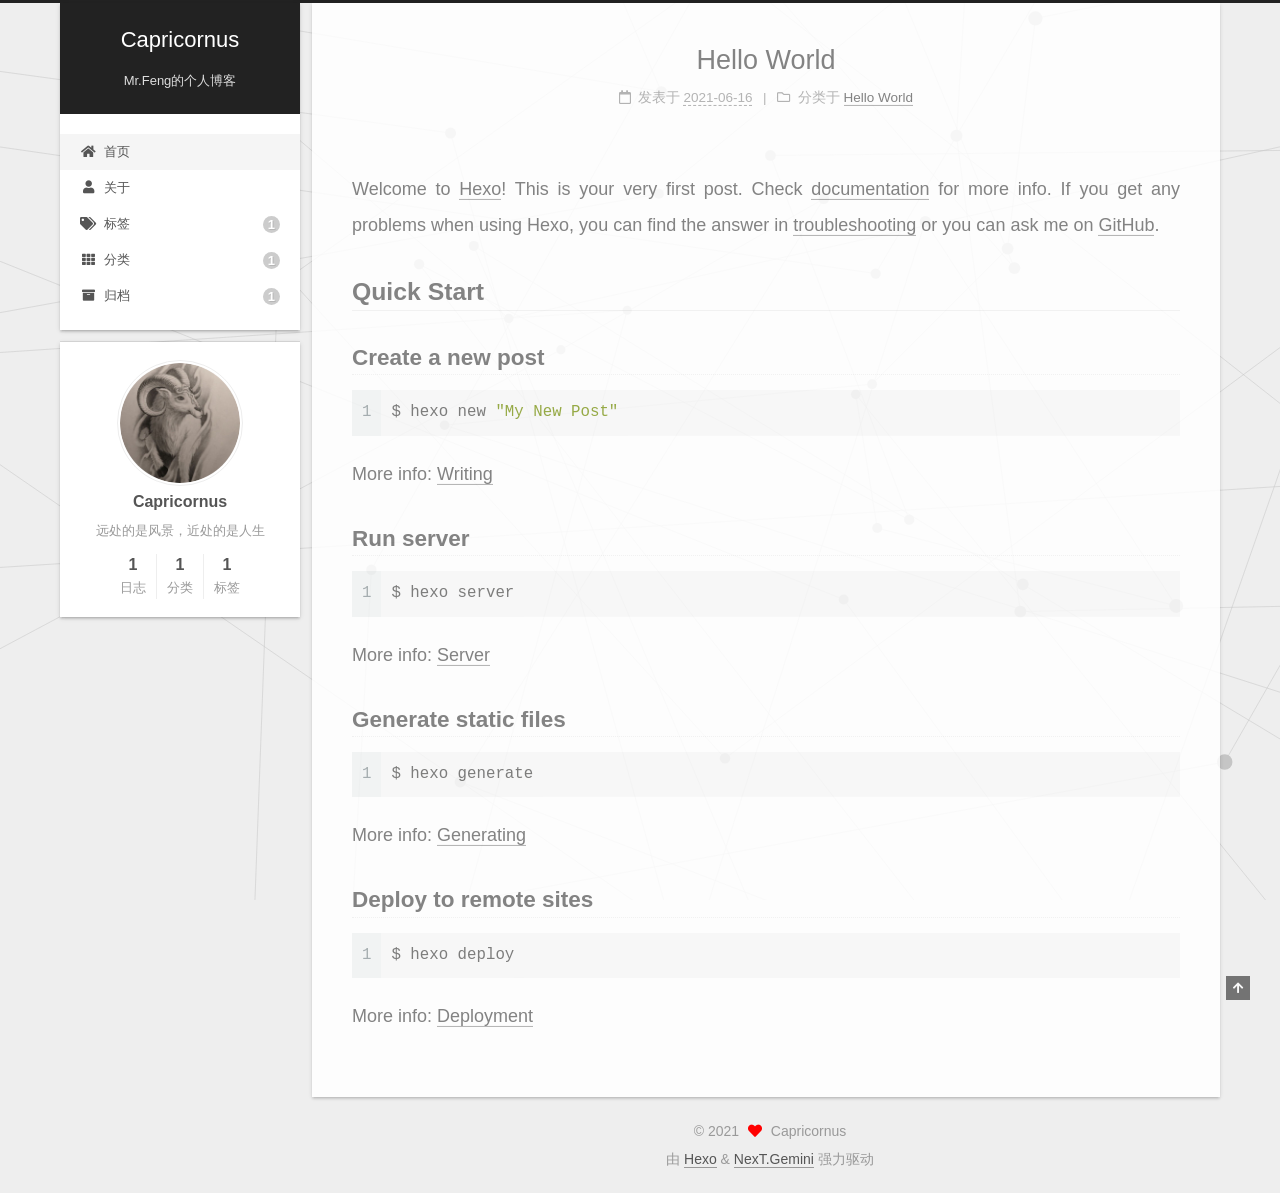
==== index.html @ 892d7ae1 "init" ====
<!DOCTYPE html>
<html lang="zh-CN">
<head>
  <meta charset="UTF-8">
<meta name="viewport" content="width=device-width, initial-scale=1, maximum-scale=2">
<meta name="theme-color" content="#222">
<meta name="generator" content="Hexo 4.2.1">
  <link rel="apple-touch-icon" sizes="180x180" href="/images/apple-touch-icon-next.png">
  <link rel="icon" type="image/png" sizes="32x32" href="/images/favicon-32x32-next.png">
  <link rel="icon" type="image/png" sizes="16x16" href="/images/favicon-16x16-next.png">
  <link rel="mask-icon" href="/images/logo.svg" color="#222">

<link rel="stylesheet" href="/css/main.css">


<link rel="stylesheet" href="/lib/font-awesome/css/all.min.css">

<script id="hexo-configurations">
    var NexT = window.NexT || {};
    var CONFIG = {"hostname":"mrfzj.gitee.io","root":"/","scheme":"Gemini","version":"7.8.0","exturl":false,"sidebar":{"position":"left","display":"post","padding":18,"offset":12,"onmobile":false},"copycode":{"enable":false,"show_result":false,"style":null},"back2top":{"enable":true,"sidebar":false,"scrollpercent":false},"bookmark":{"enable":false,"color":"#222","save":"auto"},"fancybox":false,"mediumzoom":false,"lazyload":false,"pangu":false,"comments":{"style":"tabs","active":null,"storage":true,"lazyload":false,"nav":null},"algolia":{"hits":{"per_page":10},"labels":{"input_placeholder":"Search for Posts","hits_empty":"We didn't find any results for the search: ${query}","hits_stats":"${hits} results found in ${time} ms"}},"localsearch":{"enable":false,"trigger":"auto","top_n_per_article":1,"unescape":false,"preload":false},"motion":{"enable":true,"async":false,"transition":{"post_block":"fadeIn","post_header":"slideDownIn","post_body":"slideDownIn","coll_header":"slideLeftIn","sidebar":"slideUpIn"}}};
  </script>

  <meta name="description" content="远处的是风景，近处的是人生">
<meta property="og:type" content="website">
<meta property="og:title" content="Capricornus">
<meta property="og:url" content="http://mrfzj.gitee.io/index.html">
<meta property="og:site_name" content="Capricornus">
<meta property="og:description" content="远处的是风景，近处的是人生">
<meta property="og:locale" content="zh_CN">
<meta property="article:author" content="Capricornus">
<meta property="article:tag" content="capricornus">
<meta name="twitter:card" content="summary">

<link rel="canonical" href="http://mrfzj.gitee.io/">


<script id="page-configurations">
  // https://hexo.io/docs/variables.html
  CONFIG.page = {
    sidebar: "",
    isHome : true,
    isPost : false,
    lang   : 'zh-CN'
  };
</script>

  <title>Capricornus</title>
  






  <noscript>
  <style>
  .use-motion .brand,
  .use-motion .menu-item,
  .sidebar-inner,
  .use-motion .post-block,
  .use-motion .pagination,
  .use-motion .comments,
  .use-motion .post-header,
  .use-motion .post-body,
  .use-motion .collection-header { opacity: initial; }

  .use-motion .site-title,
  .use-motion .site-subtitle {
    opacity: initial;
    top: initial;
  }

  .use-motion .logo-line-before i { left: initial; }
  .use-motion .logo-line-after i { right: initial; }
  </style>
</noscript>

</head>

<body itemscope itemtype="http://schema.org/WebPage">
  <div class="container use-motion">
    <div class="headband"></div>

    <header class="header" itemscope itemtype="http://schema.org/WPHeader">
      <div class="header-inner"><div class="site-brand-container">
  <div class="site-nav-toggle">
    <div class="toggle" aria-label="切换导航栏">
      <span class="toggle-line toggle-line-first"></span>
      <span class="toggle-line toggle-line-middle"></span>
      <span class="toggle-line toggle-line-last"></span>
    </div>
  </div>

  <div class="site-meta">

    <a href="/" class="brand" rel="start">
      <span class="logo-line-before"><i></i></span>
      <h1 class="site-title">Capricornus</h1>
      <span class="logo-line-after"><i></i></span>
    </a>
      <p class="site-subtitle" itemprop="description">Mr.Feng的个人博客</p>
  </div>

  <div class="site-nav-right">
    <div class="toggle popup-trigger">
    </div>
  </div>
</div>




<nav class="site-nav">
  <ul id="menu" class="main-menu menu">
        <li class="menu-item menu-item-home">

    <a href="/" rel="section"><i class="fa fa-home fa-fw"></i>首页</a>

  </li>
        <li class="menu-item menu-item-about">

    <a href="/about/" rel="section"><i class="fa fa-user fa-fw"></i>关于</a>

  </li>
        <li class="menu-item menu-item-tags">

    <a href="/tags/" rel="section"><i class="fa fa-tags fa-fw"></i>标签<span class="badge">1</span></a>

  </li>
        <li class="menu-item menu-item-categories">

    <a href="/categories/" rel="section"><i class="fa fa-th fa-fw"></i>分类<span class="badge">1</span></a>

  </li>
        <li class="menu-item menu-item-archives">

    <a href="/archives/" rel="section"><i class="fa fa-archive fa-fw"></i>归档<span class="badge">1</span></a>

  </li>
  </ul>
</nav>




</div>
    </header>

    
  <div class="back-to-top">
    <i class="fa fa-arrow-up"></i>
    <span>0%</span>
  </div>


    <main class="main">
      <div class="main-inner">
        <div class="content-wrap">
          

          <div class="content index posts-expand">
            
      
  
  
  <article itemscope itemtype="http://schema.org/Article" class="post-block" lang="zh-CN">
    <link itemprop="mainEntityOfPage" href="http://mrfzj.gitee.io/2021/06/16/hello-world/">

    <span hidden itemprop="author" itemscope itemtype="http://schema.org/Person">
      <meta itemprop="image" content="/images/capricornus.png">
      <meta itemprop="name" content="Capricornus">
      <meta itemprop="description" content="远处的是风景，近处的是人生">
    </span>

    <span hidden itemprop="publisher" itemscope itemtype="http://schema.org/Organization">
      <meta itemprop="name" content="Capricornus">
    </span>
      <header class="post-header">
        <h2 class="post-title" itemprop="name headline">
          
            <a href="/2021/06/16/hello-world/" class="post-title-link" itemprop="url">Hello World</a>
        </h2>

        <div class="post-meta">
            <span class="post-meta-item">
              <span class="post-meta-item-icon">
                <i class="far fa-calendar"></i>
              </span>
              <span class="post-meta-item-text">发表于</span>
              

              <time title="创建时间：2021-06-16 20:58:42 / 修改时间：21:37:11" itemprop="dateCreated datePublished" datetime="2021-06-16T20:58:42+08:00">2021-06-16</time>
            </span>
            <span class="post-meta-item">
              <span class="post-meta-item-icon">
                <i class="far fa-folder"></i>
              </span>
              <span class="post-meta-item-text">分类于</span>
                <span itemprop="about" itemscope itemtype="http://schema.org/Thing">
                  <a href="/categories/Hello-World/" itemprop="url" rel="index"><span itemprop="name">Hello World</span></a>
                </span>
            </span>

          

        </div>
      </header>

    
    
    
    <div class="post-body" itemprop="articleBody">

      
          <p>Welcome to <a href="https://hexo.io/" target="_blank" rel="noopener">Hexo</a>! This is your very first post. Check <a href="https://hexo.io/docs/" target="_blank" rel="noopener">documentation</a> for more info. If you get any problems when using Hexo, you can find the answer in <a href="https://hexo.io/docs/troubleshooting.html" target="_blank" rel="noopener">troubleshooting</a> or you can ask me on <a href="https://github.com/hexojs/hexo/issues" target="_blank" rel="noopener">GitHub</a>.</p>
<h2 id="Quick-Start"><a href="#Quick-Start" class="headerlink" title="Quick Start"></a>Quick Start</h2><h3 id="Create-a-new-post"><a href="#Create-a-new-post" class="headerlink" title="Create a new post"></a>Create a new post</h3><figure class="highlight bash"><table><tr><td class="gutter"><pre><span class="line">1</span><br></pre></td><td class="code"><pre><span class="line">$ hexo new <span class="string">"My New Post"</span></span><br></pre></td></tr></table></figure>

<p>More info: <a href="https://hexo.io/docs/writing.html" target="_blank" rel="noopener">Writing</a></p>
<h3 id="Run-server"><a href="#Run-server" class="headerlink" title="Run server"></a>Run server</h3><figure class="highlight bash"><table><tr><td class="gutter"><pre><span class="line">1</span><br></pre></td><td class="code"><pre><span class="line">$ hexo server</span><br></pre></td></tr></table></figure>

<p>More info: <a href="https://hexo.io/docs/server.html" target="_blank" rel="noopener">Server</a></p>
<h3 id="Generate-static-files"><a href="#Generate-static-files" class="headerlink" title="Generate static files"></a>Generate static files</h3><figure class="highlight bash"><table><tr><td class="gutter"><pre><span class="line">1</span><br></pre></td><td class="code"><pre><span class="line">$ hexo generate</span><br></pre></td></tr></table></figure>

<p>More info: <a href="https://hexo.io/docs/generating.html" target="_blank" rel="noopener">Generating</a></p>
<h3 id="Deploy-to-remote-sites"><a href="#Deploy-to-remote-sites" class="headerlink" title="Deploy to remote sites"></a>Deploy to remote sites</h3><figure class="highlight bash"><table><tr><td class="gutter"><pre><span class="line">1</span><br></pre></td><td class="code"><pre><span class="line">$ hexo deploy</span><br></pre></td></tr></table></figure>

<p>More info: <a href="https://hexo.io/docs/one-command-deployment.html" target="_blank" rel="noopener">Deployment</a></p>

      
    </div>

    
    
    
      <footer class="post-footer">
        <div class="post-eof"></div>
      </footer>
  </article>
  
  
  


  



          </div>
          

<script>
  window.addEventListener('tabs:register', () => {
    let { activeClass } = CONFIG.comments;
    if (CONFIG.comments.storage) {
      activeClass = localStorage.getItem('comments_active') || activeClass;
    }
    if (activeClass) {
      let activeTab = document.querySelector(`a[href="#comment-${activeClass}"]`);
      if (activeTab) {
        activeTab.click();
      }
    }
  });
  if (CONFIG.comments.storage) {
    window.addEventListener('tabs:click', event => {
      if (!event.target.matches('.tabs-comment .tab-content .tab-pane')) return;
      let commentClass = event.target.classList[1];
      localStorage.setItem('comments_active', commentClass);
    });
  }
</script>

        </div>
          
  
  <div class="toggle sidebar-toggle">
    <span class="toggle-line toggle-line-first"></span>
    <span class="toggle-line toggle-line-middle"></span>
    <span class="toggle-line toggle-line-last"></span>
  </div>

  <aside class="sidebar">
    <div class="sidebar-inner">

      <ul class="sidebar-nav motion-element">
        <li class="sidebar-nav-toc">
          文章目录
        </li>
        <li class="sidebar-nav-overview">
          站点概览
        </li>
      </ul>

      <!--noindex-->
      <div class="post-toc-wrap sidebar-panel">
      </div>
      <!--/noindex-->

      <div class="site-overview-wrap sidebar-panel">
        <div class="site-author motion-element" itemprop="author" itemscope itemtype="http://schema.org/Person">
    <img class="site-author-image" itemprop="image" alt="Capricornus"
      src="/images/capricornus.png">
  <p class="site-author-name" itemprop="name">Capricornus</p>
  <div class="site-description" itemprop="description">远处的是风景，近处的是人生</div>
</div>
<div class="site-state-wrap motion-element">
  <nav class="site-state">
      <div class="site-state-item site-state-posts">
          <a href="/archives/">
        
          <span class="site-state-item-count">1</span>
          <span class="site-state-item-name">日志</span>
        </a>
      </div>
      <div class="site-state-item site-state-categories">
        <span class="site-state-item-count">1</span>
        <span class="site-state-item-name">分类</span>
      </div>
      <div class="site-state-item site-state-tags">
        <span class="site-state-item-count">1</span>
        <span class="site-state-item-name">标签</span>
      </div>
  </nav>
</div>



      </div>

    </div>
  </aside>
  <div id="sidebar-dimmer"></div>


      </div>
    </main>

    <footer class="footer">
      <div class="footer-inner">
        

        

<div class="copyright">
  
  &copy; 
  <span itemprop="copyrightYear">2021</span>
  <span class="with-love">
    <i class="fa fa-heart"></i>
  </span>
  <span class="author" itemprop="copyrightHolder">Capricornus</span>
</div>
  <div class="powered-by">由 <a href="https://hexo.io/" class="theme-link" rel="noopener" target="_blank">Hexo</a> & <a href="https://theme-next.org/" class="theme-link" rel="noopener" target="_blank">NexT.Gemini</a> 强力驱动
  </div>

        








      </div>
    </footer>
  </div>

  
  <script size="300" alpha="0.6" zIndex="-1" src="/lib/canvas-ribbon/canvas-ribbon.js"></script>
  <script src="/lib/anime.min.js"></script>
  <script src="/lib/velocity/velocity.min.js"></script>
  <script src="/lib/velocity/velocity.ui.min.js"></script>

<script src="/js/utils.js"></script>

<script src="/js/motion.js"></script>


<script src="/js/schemes/pisces.js"></script>


<script src="/js/next-boot.js"></script>


  <script defer src="/lib/three/three.min.js"></script>
    <script defer src="/lib/three/canvas_lines.min.js"></script>


  















  

  

</body>
</html>
---- css/main.css ----
:root {
  --body-bg-color: #eee;
  --content-bg-color: #fff;
  --card-bg-color: #f5f5f5;
  --text-color: #555;
  --blockquote-color: #666;
  --link-color: #555;
  --link-hover-color: #222;
  --brand-color: #fff;
  --brand-hover-color: #fff;
  --table-row-odd-bg-color: #f9f9f9;
  --table-row-hover-bg-color: #f5f5f5;
  --menu-item-bg-color: #f5f5f5;
  --btn-default-bg: #fff;
  --btn-default-color: #555;
  --btn-default-border-color: #555;
  --btn-default-hover-bg: #222;
  --btn-default-hover-color: #fff;
  --btn-default-hover-border-color: #222;
}
html {
  line-height: 1.15; /* 1 */
  -webkit-text-size-adjust: 100%; /* 2 */
}
body {
  margin: 0;
}
main {
  display: block;
}
h1 {
  font-size: 2em;
  margin: 0.67em 0;
}
hr {
  box-sizing: content-box; /* 1 */
  height: 0; /* 1 */
  overflow: visible; /* 2 */
}
pre {
  font-family: monospace, monospace; /* 1 */
  font-size: 1em; /* 2 */
}
a {
  background: transparent;
}
abbr[title] {
  border-bottom: none; /* 1 */
  text-decoration: underline; /* 2 */
  text-decoration: underline dotted; /* 2 */
}
b,
strong {
  font-weight: bolder;
}
code,
kbd,
samp {
  font-family: monospace, monospace; /* 1 */
  font-size: 1em; /* 2 */
}
small {
  font-size: 80%;
}
sub,
sup {
  font-size: 75%;
  line-height: 0;
  position: relative;
  vertical-align: baseline;
}
sub {
  bottom: -0.25em;
}
sup {
  top: -0.5em;
}
img {
  border-style: none;
}
button,
input,
optgroup,
select,
textarea {
  font-family: inherit; /* 1 */
  font-size: 100%; /* 1 */
  line-height: 1.15; /* 1 */
  margin: 0; /* 2 */
}
button,
input {
/* 1 */
  overflow: visible;
}
button,
select {
/* 1 */
  text-transform: none;
}
button,
[type='button'],
[type='reset'],
[type='submit'] {
  -webkit-appearance: button;
}
button::-moz-focus-inner,
[type='button']::-moz-focus-inner,
[type='reset']::-moz-focus-inner,
[type='submit']::-moz-focus-inner {
  border-style: none;
  padding: 0;
}
button:-moz-focusring,
[type='button']:-moz-focusring,
[type='reset']:-moz-focusring,
[type='submit']:-moz-focusring {
  outline: 1px dotted ButtonText;
}
fieldset {
  padding: 0.35em 0.75em 0.625em;
}
legend {
  box-sizing: border-box; /* 1 */
  color: inherit; /* 2 */
  display: table; /* 1 */
  max-width: 100%; /* 1 */
  padding: 0; /* 3 */
  white-space: normal; /* 1 */
}
progress {
  vertical-align: baseline;
}
textarea {
  overflow: auto;
}
[type='checkbox'],
[type='radio'] {
  box-sizing: border-box; /* 1 */
  padding: 0; /* 2 */
}
[type='number']::-webkit-inner-spin-button,
[type='number']::-webkit-outer-spin-button {
  height: auto;
}
[type='search'] {
  outline-offset: -2px; /* 2 */
  -webkit-appearance: textfield; /* 1 */
}
[type='search']::-webkit-search-decoration {
  -webkit-appearance: none;
}
::-webkit-file-upload-button {
  font: inherit; /* 2 */
  -webkit-appearance: button; /* 1 */
}
details {
  display: block;
}
summary {
  display: list-item;
}
template {
  display: none;
}
[hidden] {
  display: none;
}
::selection {
  background: #262a30;
  color: #eee;
}
html,
body {
  height: 100%;
}
body {
  background: var(--body-bg-color);
  color: var(--text-color);
  font-family: 'Lato', "PingFang SC", "Microsoft YaHei", sans-serif;
  font-size: 1em;
  line-height: 2;
}
@media (max-width: 991px) {
  body {
    padding-left: 0 !important;
    padding-right: 0 !important;
  }
}
h1,
h2,
h3,
h4,
h5,
h6 {
  font-family: 'Lato', "PingFang SC", "Microsoft YaHei", sans-serif;
  font-weight: bold;
  line-height: 1.5;
  margin: 20px 0 15px;
}
h1 {
  font-size: 1.5em;
}
h2 {
  font-size: 1.375em;
}
h3 {
  font-size: 1.25em;
}
h4 {
  font-size: 1.125em;
}
h5 {
  font-size: 1em;
}
h6 {
  font-size: 0.875em;
}
p {
  margin: 0 0 20px 0;
}
a,
span.exturl {
  border-bottom: 1px solid #999;
  color: var(--link-color);
  outline: 0;
  text-decoration: none;
  overflow-wrap: break-word;
  word-wrap: break-word;
  cursor: pointer;
}
a:hover,
span.exturl:hover {
  border-bottom-color: var(--link-hover-color);
  color: var(--link-hover-color);
}
iframe,
img,
video {
  display: block;
  margin-left: auto;
  margin-right: auto;
  max-width: 100%;
}
hr {
  background-image: repeating-linear-gradient(-45deg, #ddd, #ddd 4px, transparent 4px, transparent 8px);
  border: 0;
  height: 3px;
  margin: 40px 0;
}
blockquote {
  border-left: 4px solid #ddd;
  color: var(--blockquote-color);
  margin: 0;
  padding: 0 15px;
}
blockquote cite::before {
  content: '-';
  padding: 0 5px;
}
dt {
  font-weight: bold;
}
dd {
  margin: 0;
  padding: 0;
}
kbd {
  background-color: #f5f5f5;
  background-image: linear-gradient(#eee, #fff, #eee);
  border: 1px solid #ccc;
  border-radius: 0.2em;
  box-shadow: 0.1em 0.1em 0.2em rgba(0,0,0,0.1);
  color: #555;
  font-family: inherit;
  padding: 0.1em 0.3em;
  white-space: nowrap;
}
.table-container {
  overflow: auto;
}
table {
  border-collapse: collapse;
  border-spacing: 0;
  font-size: 0.875em;
  margin: 0 0 20px 0;
  width: 100%;
}
tbody tr:nth-of-type(odd) {
  background: var(--table-row-odd-bg-color);
}
tbody tr:hover {
  background: var(--table-row-hover-bg-color);
}
caption,
th,
td {
  font-weight: normal;
  padding: 8px;
  vertical-align: middle;
}
th,
td {
  border: 1px solid #ddd;
  border-bottom: 3px solid #ddd;
}
th {
  font-weight: 700;
  padding-bottom: 10px;
}
td {
  border-bottom-width: 1px;
}
.btn {
  background: var(--btn-default-bg);
  border: 2px solid var(--btn-default-border-color);
  border-radius: 2px;
  color: var(--btn-default-color);
  display: inline-block;
  font-size: 0.875em;
  line-height: 2;
  padding: 0 20px;
  text-decoration: none;
  transition-property: background-color;
  transition-delay: 0s;
  transition-duration: 0.2s;
  transition-timing-function: ease-in-out;
}
.btn:hover {
  background: var(--btn-default-hover-bg);
  border-color: var(--btn-default-hover-border-color);
  color: var(--btn-default-hover-color);
}
.btn + .btn {
  margin: 0 0 8px 8px;
}
.btn .fa-fw {
  text-align: left;
  width: 1.285714285714286em;
}
.toggle {
  line-height: 0;
}
.toggle .toggle-line {
  background: #fff;
  display: inline-block;
  height: 2px;
  left: 0;
  position: relative;
  top: 0;
  transition: all 0.4s;
  vertical-align: top;
  width: 100%;
}
.toggle .toggle-line:not(:first-child) {
  margin-top: 3px;
}
.toggle.toggle-arrow .toggle-line-first {
  left: 50%;
  top: 2px;
  transform: rotate(45deg);
  width: 50%;
}
.toggle.toggle-arrow .toggle-line-middle {
  left: 2px;
  width: 90%;
}
.toggle.toggle-arrow .toggle-line-last {
  left: 50%;
  top: -2px;
  transform: rotate(-45deg);
  width: 50%;
}
.toggle.toggle-close .toggle-line-first {
  transform: rotate(-45deg);
  top: 5px;
}
.toggle.toggle-close .toggle-line-middle {
  opacity: 0;
}
.toggle.toggle-close .toggle-line-last {
  transform: rotate(45deg);
  top: -5px;
}
.highlight,
pre {
  background: #f7f7f7;
  color: #4d4d4c;
  line-height: 1.6;
  margin: 0 auto 20px;
}
pre,
code {
  font-family: consolas, Menlo, monospace, "PingFang SC", "Microsoft YaHei";
}
code {
  background: #eee;
  border-radius: 3px;
  color: #555;
  padding: 2px 4px;
  overflow-wrap: break-word;
  word-wrap: break-word;
}
.highlight *::selection {
  background: #d6d6d6;
}
.highlight pre {
  border: 0;
  margin: 0;
  padding: 10px 0;
}
.highlight table {
  border: 0;
  margin: 0;
  width: auto;
}
.highlight td {
  border: 0;
  padding: 0;
}
.highlight figcaption {
  background: #eff2f3;
  color: #4d4d4c;
  display: flex;
  font-size: 0.875em;
  justify-content: space-between;
  line-height: 1.2;
  padding: 0.5em;
}
.highlight figcaption a {
  color: #4d4d4c;
}
.highlight figcaption a:hover {
  border-bottom-color: #4d4d4c;
}
.highlight .gutter {
  -moz-user-select: none;
  -ms-user-select: none;
  -webkit-user-select: none;
  user-select: none;
}
.highlight .gutter pre {
  background: #eff2f3;
  color: #869194;
  padding-left: 10px;
  padding-right: 10px;
  text-align: right;
}
.highlight .code pre {
  background: #f7f7f7;
  padding-left: 10px;
  width: 100%;
}
.gist table {
  width: auto;
}
.gist table td {
  border: 0;
}
pre {
  overflow: auto;
  padding: 10px;
}
pre code {
  background: none;
  color: #4d4d4c;
  font-size: 0.875em;
  padding: 0;
  text-shadow: none;
}
pre .deletion {
  background: #fdd;
}
pre .addition {
  background: #dfd;
}
pre .meta {
  color: #eab700;
  -moz-user-select: none;
  -ms-user-select: none;
  -webkit-user-select: none;
  user-select: none;
}
pre .comment {
  color: #8e908c;
}
pre .variable,
pre .attribute,
pre .tag,
pre .name,
pre .regexp,
pre .ruby .constant,
pre .xml .tag .title,
pre .xml .pi,
pre .xml .doctype,
pre .html .doctype,
pre .css .id,
pre .css .class,
pre .css .pseudo {
  color: #c82829;
}
pre .number,
pre .preprocessor,
pre .built_in,
pre .builtin-name,
pre .literal,
pre .params,
pre .constant,
pre .command {
  color: #f5871f;
}
pre .ruby .class .title,
pre .css .rules .attribute,
pre .string,
pre .symbol,
pre .value,
pre .inheritance,
pre .header,
pre .ruby .symbol,
pre .xml .cdata,
pre .special,
pre .formula {
  color: #718c00;
}
pre .title,
pre .css .hexcolor {
  color: #3e999f;
}
pre .function,
pre .python .decorator,
pre .python .title,
pre .ruby .function .title,
pre .ruby .title .keyword,
pre .perl .sub,
pre .javascript .title,
pre .coffeescript .title {
  color: #4271ae;
}
pre .keyword,
pre .javascript .function {
  color: #8959a8;
}
.blockquote-center {
  border-left: none;
  margin: 40px 0;
  padding: 0;
  position: relative;
  text-align: center;
}
.blockquote-center .fa {
  display: block;
  opacity: 0.6;
  position: absolute;
  width: 100%;
}
.blockquote-center .fa-quote-left {
  border-top: 1px solid #ccc;
  text-align: left;
  top: -20px;
}
.blockquote-center .fa-quote-right {
  border-bottom: 1px solid #ccc;
  text-align: right;
  bottom: -20px;
}
.blockquote-center p,
.blockquote-center div {
  text-align: center;
}
.post-body .group-picture img {
  margin: 0 auto;
  padding: 0 3px;
}
.group-picture-row {
  margin-bottom: 6px;
  overflow: hidden;
}
.group-picture-column {
  float: left;
  margin-bottom: 10px;
}
.post-body .label {
  color: #555;
  display: inline;
  padding: 0 2px;
}
.post-body .label.default {
  background: #f0f0f0;
}
.post-body .label.primary {
  background: #efe6f7;
}
.post-body .label.info {
  background: #e5f2f8;
}
.post-body .label.success {
  background: #e7f4e9;
}
.post-body .label.warning {
  background: #fcf6e1;
}
.post-body .label.danger {
  background: #fae8eb;
}
.post-body .tabs {
  margin-bottom: 20px;
}
.post-body .tabs,
.tabs-comment {
  display: block;
  padding-top: 10px;
  position: relative;
}
.post-body .tabs ul.nav-tabs,
.tabs-comment ul.nav-tabs {
  display: flex;
  flex-wrap: wrap;
  margin: 0;
  margin-bottom: -1px;
  padding: 0;
}
@media (max-width: 413px) {
  .post-body .tabs ul.nav-tabs,
  .tabs-comment ul.nav-tabs {
    display: block;
    margin-bottom: 5px;
  }
}
.post-body .tabs ul.nav-tabs li.tab,
.tabs-comment ul.nav-tabs li.tab {
  border-bottom: 1px solid #ddd;
  border-left: 1px solid transparent;
  border-right: 1px solid transparent;
  border-top: 3px solid transparent;
  flex-grow: 1;
  list-style-type: none;
  border-radius: 0 0 0 0;
}
@media (max-width: 413px) {
  .post-body .tabs ul.nav-tabs li.tab,
  .tabs-comment ul.nav-tabs li.tab {
    border-bottom: 1px solid transparent;
    border-left: 3px solid transparent;
    border-right: 1px solid transparent;
    border-top: 1px solid transparent;
  }
}
@media (max-width: 413px) {
  .post-body .tabs ul.nav-tabs li.tab,
  .tabs-comment ul.nav-tabs li.tab {
    border-radius: 0;
  }
}
.post-body .tabs ul.nav-tabs li.tab a,
.tabs-comment ul.nav-tabs li.tab a {
  border-bottom: initial;
  display: block;
  line-height: 1.8;
  outline: 0;
  padding: 0.25em 0.75em;
  text-align: center;
  transition-delay: 0s;
  transition-duration: 0.2s;
  transition-timing-function: ease-out;
}
.post-body .tabs ul.nav-tabs li.tab a i,
.tabs-comment ul.nav-tabs li.tab a i {
  width: 1.285714285714286em;
}
.post-body .tabs ul.nav-tabs li.tab.active,
.tabs-comment ul.nav-tabs li.tab.active {
  border-bottom: 1px solid transparent;
  border-left: 1px solid #ddd;
  border-right: 1px solid #ddd;
  border-top: 3px solid #fc6423;
}
@media (max-width: 413px) {
  .post-body .tabs ul.nav-tabs li.tab.active,
  .tabs-comment ul.nav-tabs li.tab.active {
    border-bottom: 1px solid #ddd;
    border-left: 3px solid #fc6423;
    border-right: 1px solid #ddd;
    border-top: 1px solid #ddd;
  }
}
.post-body .tabs ul.nav-tabs li.tab.active a,
.tabs-comment ul.nav-tabs li.tab.active a {
  color: var(--link-color);
  cursor: default;
}
.post-body .tabs .tab-content .tab-pane,
.tabs-comment .tab-content .tab-pane {
  border: 1px solid #ddd;
  border-top: 0;
  padding: 20px 20px 0 20px;
  border-radius: 0;
}
.post-body .tabs .tab-content .tab-pane:not(.active),
.tabs-comment .tab-content .tab-pane:not(.active) {
  display: none;
}
.post-body .tabs .tab-content .tab-pane.active,
.tabs-comment .tab-content .tab-pane.active {
  display: block;
}
.post-body .tabs .tab-content .tab-pane.active:nth-of-type(1),
.tabs-comment .tab-content .tab-pane.active:nth-of-type(1) {
  border-radius: 0 0 0 0;
}
@media (max-width: 413px) {
  .post-body .tabs .tab-content .tab-pane.active:nth-of-type(1),
  .tabs-comment .tab-content .tab-pane.active:nth-of-type(1) {
    border-radius: 0;
  }
}
.post-body .note {
  border-radius: 3px;
  margin-bottom: 20px;
  padding: 1em;
  position: relative;
  border: 1px solid #eee;
  border-left-width: 5px;
}
.post-body .note h2,
.post-body .note h3,
.post-body .note h4,
.post-body .note h5,
.post-body .note h6 {
  margin-top: 0;
  border-bottom: initial;
  margin-bottom: 0;
  padding-top: 0;
}
.post-body .note p:first-child,
.post-body .note ul:first-child,
.post-body .note ol:first-child,
.post-body .note table:first-child,
.post-body .note pre:first-child,
.post-body .note blockquote:first-child,
.post-body .note img:first-child {
  margin-top: 0;
}
.post-body .note p:last-child,
.post-body .note ul:last-child,
.post-body .note ol:last-child,
.post-body .note table:last-child,
.post-body .note pre:last-child,
.post-body .note blockquote:last-child,
.post-body .note img:last-child {
  margin-bottom: 0;
}
.post-body .note.default {
  border-left-color: #777;
}
.post-body .note.default h2,
.post-body .note.default h3,
.post-body .note.default h4,
.post-body .note.default h5,
.post-body .note.default h6 {
  color: #777;
}
.post-body .note.primary {
  border-left-color: #6f42c1;
}
.post-body .note.primary h2,
.post-body .note.primary h3,
.post-body .note.primary h4,
.post-body .note.primary h5,
.post-body .note.primary h6 {
  color: #6f42c1;
}
.post-body .note.info {
  border-left-color: #428bca;
}
.post-body .note.info h2,
.post-body .note.info h3,
.post-body .note.info h4,
.post-body .note.info h5,
.post-body .note.info h6 {
  color: #428bca;
}
.post-body .note.success {
  border-left-color: #5cb85c;
}
.post-body .note.success h2,
.post-body .note.success h3,
.post-body .note.success h4,
.post-body .note.success h5,
.post-body .note.success h6 {
  color: #5cb85c;
}
.post-body .note.warning {
  border-left-color: #f0ad4e;
}
.post-body .note.warning h2,
.post-body .note.warning h3,
.post-body .note.warning h4,
.post-body .note.warning h5,
.post-body .note.warning h6 {
  color: #f0ad4e;
}
.post-body .note.danger {
  border-left-color: #d9534f;
}
.post-body .note.danger h2,
.post-body .note.danger h3,
.post-body .note.danger h4,
.post-body .note.danger h5,
.post-body .note.danger h6 {
  color: #d9534f;
}
.pagination .prev,
.pagination .next,
.pagination .page-number,
.pagination .space {
  display: inline-block;
  margin: 0 10px;
  padding: 0 11px;
  position: relative;
  top: -1px;
}
@media (max-width: 767px) {
  .pagination .prev,
  .pagination .next,
  .pagination .page-number,
  .pagination .space {
    margin: 0 5px;
  }
}
.pagination {
  border-top: 1px solid #eee;
  margin: 120px 0 0;
  text-align: center;
}
.pagination .prev,
.pagination .next,
.pagination .page-number {
  border-bottom: 0;
  border-top: 1px solid #eee;
  transition-property: border-color;
  transition-delay: 0s;
  transition-duration: 0.2s;
  transition-timing-function: ease-in-out;
}
.pagination .prev:hover,
.pagination .next:hover,
.pagination .page-number:hover {
  border-top-color: #222;
}
.pagination .space {
  margin: 0;
  padding: 0;
}
.pagination .prev {
  margin-left: 0;
}
.pagination .next {
  margin-right: 0;
}
.pagination .page-number.current {
  background: #ccc;
  border-top-color: #ccc;
  color: #fff;
}
@media (max-width: 767px) {
  .pagination {
    border-top: none;
  }
  .pagination .prev,
  .pagination .next,
  .pagination .page-number {
    border-bottom: 1px solid #eee;
    border-top: 0;
    margin-bottom: 10px;
    padding: 0 10px;
  }
  .pagination .prev:hover,
  .pagination .next:hover,
  .pagination .page-number:hover {
    border-bottom-color: #222;
  }
}
.comments {
  margin-top: 60px;
  overflow: hidden;
}
.comment-button-group {
  display: flex;
  flex-wrap: wrap-reverse;
  justify-content: center;
  margin: 1em 0;
}
.comment-button-group .comment-button {
  margin: 0.1em 0.2em;
}
.comment-button-group .comment-button.active {
  background: var(--btn-default-hover-bg);
  border-color: var(--btn-default-hover-border-color);
  color: var(--btn-default-hover-color);
}
.comment-position {
  display: none;
}
.comment-position.active {
  display: block;
}
.tabs-comment {
  background: var(--content-bg-color);
  margin-top: 4em;
  padding-top: 0;
}
.tabs-comment .comments {
  border: 0;
  box-shadow: none;
  margin-top: 0;
  padding-top: 0;
}
.container {
  min-height: 100%;
  position: relative;
}
.main-inner {
  margin: 0 auto;
  width: calc(100% - 20px);
}
@media (min-width: 1200px) {
  .main-inner {
    width: 1160px;
  }
}
@media (min-width: 1600px) {
  .main-inner {
    width: 73%;
  }
}
@media (max-width: 767px) {
  .content-wrap {
    padding: 0 20px;
  }
}
.header {
  background: transparent;
}
.header-inner {
  margin: 0 auto;
  width: calc(100% - 20px);
}
@media (min-width: 1200px) {
  .header-inner {
    width: 1160px;
  }
}
@media (min-width: 1600px) {
  .header-inner {
    width: 73%;
  }
}
.site-brand-container {
  display: flex;
  flex-shrink: 0;
  padding: 0 10px;
}
.headband {
  background: #222;
  height: 3px;
}
.site-meta {
  flex-grow: 1;
  text-align: center;
}
@media (max-width: 767px) {
  .site-meta {
    text-align: center;
  }
}
.brand {
  border-bottom: none;
  color: var(--brand-color);
  display: inline-block;
  line-height: 1.375em;
  padding: 0 40px;
  position: relative;
}
.brand:hover {
  color: var(--brand-hover-color);
}
.site-title {
  font-family: 'Lato', "PingFang SC", "Microsoft YaHei", sans-serif;
  font-size: 1.375em;
  font-weight: normal;
  margin: 0;
}
.site-subtitle {
  color: #ddd;
  font-size: 0.8125em;
  margin: 10px 0;
}
.use-motion .brand {
  opacity: 0;
}
.use-motion .site-title,
.use-motion .site-subtitle,
.use-motion .custom-logo-image {
  opacity: 0;
  position: relative;
  top: -10px;
}
.site-nav-toggle,
.site-nav-right {
  display: none;
}
@media (max-width: 767px) {
  .site-nav-toggle,
  .site-nav-right {
    display: flex;
    flex-direction: column;
    justify-content: center;
  }
}
.site-nav-toggle .toggle,
.site-nav-right .toggle {
  color: var(--text-color);
  padding: 10px;
  width: 22px;
}
.site-nav-toggle .toggle .toggle-line,
.site-nav-right .toggle .toggle-line {
  background: var(--text-color);
  border-radius: 1px;
}
.site-nav {
  display: block;
}
@media (max-width: 767px) {
  .site-nav {
    clear: both;
    display: none;
  }
}
.site-nav.site-nav-on {
  display: block;
}
.menu {
  margin-top: 20px;
  padding-left: 0;
  text-align: center;
}
.menu-item {
  display: inline-block;
  list-style: none;
  margin: 0 10px;
}
@media (max-width: 767px) {
  .menu-item {
    display: block;
    margin-top: 10px;
  }
  .menu-item.menu-item-search {
    display: none;
  }
}
.menu-item a,
.menu-item span.exturl {
  border-bottom: 0;
  display: block;
  font-size: 0.8125em;
  transition-property: border-color;
  transition-delay: 0s;
  transition-duration: 0.2s;
  transition-timing-function: ease-in-out;
}
@media (hover: none) {
  .menu-item a:hover,
  .menu-item span.exturl:hover {
    border-bottom-color: transparent !important;
  }
}
.menu-item .fa,
.menu-item .fab,
.menu-item .far,
.menu-item .fas {
  margin-right: 8px;
}
.menu-item .badge {
  display: inline-block;
  font-weight: bold;
  line-height: 1;
  margin-left: 0.35em;
  margin-top: 0.35em;
  text-align: center;
  white-space: nowrap;
}
@media (max-width: 767px) {
  .menu-item .badge {
    float: right;
    margin-left: 0;
  }
}
.menu-item-active a,
.menu .menu-item a:hover,
.menu .menu-item span.exturl:hover {
  background: var(--menu-item-bg-color);
}
.use-motion .menu-item {
  opacity: 0;
}
.sidebar {
  background: #222;
  bottom: 0;
  box-shadow: inset 0 2px 6px #000;
  position: fixed;
  top: 0;
}
@media (max-width: 991px) {
  .sidebar {
    display: none;
  }
}
.sidebar-inner {
  color: #999;
  padding: 18px 10px;
  text-align: center;
}
.cc-license {
  margin-top: 10px;
  text-align: center;
}
.cc-license .cc-opacity {
  border-bottom: none;
  opacity: 0.7;
}
.cc-license .cc-opacity:hover {
  opacity: 0.9;
}
.cc-license img {
  display: inline-block;
}
.site-author-image {
  border: 1px solid #eee;
  display: block;
  margin: 0 auto;
  max-width: 120px;
  padding: 2px;
  border-radius: 50%;
}
.site-author-name {
  color: var(--text-color);
  font-weight: 600;
  margin: 0;
  text-align: center;
}
.site-description {
  color: #999;
  font-size: 0.8125em;
  margin-top: 0;
  text-align: center;
}
.links-of-author {
  margin-top: 15px;
}
.links-of-author a,
.links-of-author span.exturl {
  border-bottom-color: #555;
  display: inline-block;
  font-size: 0.8125em;
  margin-bottom: 10px;
  margin-right: 10px;
  vertical-align: middle;
}
.links-of-author a::before,
.links-of-author span.exturl::before {
  background: #83d2ff;
  border-radius: 50%;
  content: ' ';
  display: inline-block;
  height: 4px;
  margin-right: 3px;
  vertical-align: middle;
  width: 4px;
}
.sidebar-button {
  margin-top: 15px;
}
.sidebar-button a {
  border: 1px solid #fc6423;
  border-radius: 4px;
  color: #fc6423;
  display: inline-block;
  padding: 0 15px;
}
.sidebar-button a .fa,
.sidebar-button a .fab,
.sidebar-button a .far,
.sidebar-button a .fas {
  margin-right: 5px;
}
.sidebar-button a:hover {
  background: #fc6423;
  border: 1px solid #fc6423;
  color: #fff;
}
.sidebar-button a:hover .fa,
.sidebar-button a:hover .fab,
.sidebar-button a:hover .far,
.sidebar-button a:hover .fas {
  color: #fff;
}
.links-of-blogroll {
  font-size: 0.8125em;
  margin-top: 10px;
}
.links-of-blogroll-title {
  font-size: 0.875em;
  font-weight: 600;
  margin-top: 0;
}
.links-of-blogroll-list {
  list-style: none;
  margin: 0;
  padding: 0;
}
#sidebar-dimmer {
  display: none;
}
@media (max-width: 767px) {
  #sidebar-dimmer {
    background: #000;
    display: block;
    height: 100%;
    left: 100%;
    opacity: 0;
    position: fixed;
    top: 0;
    width: 100%;
    z-index: 1100;
  }
  .sidebar-active + #sidebar-dimmer {
    opacity: 0.7;
    transform: translateX(-100%);
    transition: opacity 0.5s;
  }
}
.sidebar-nav {
  margin: 0;
  padding-bottom: 20px;
  padding-left: 0;
}
.sidebar-nav li {
  border-bottom: 1px solid transparent;
  color: var(--text-color);
  cursor: pointer;
  display: inline-block;
  font-size: 0.875em;
}
.sidebar-nav li.sidebar-nav-overview {
  margin-left: 10px;
}
.sidebar-nav li:hover {
  color: #fc6423;
}
.sidebar-nav .sidebar-nav-active {
  border-bottom-color: #fc6423;
  color: #fc6423;
}
.sidebar-nav .sidebar-nav-active:hover {
  color: #fc6423;
}
.sidebar-panel {
  display: none;
  overflow-x: hidden;
  overflow-y: auto;
}
.sidebar-panel-active {
  display: block;
}
.sidebar-toggle {
  background: #222;
  bottom: 45px;
  cursor: pointer;
  height: 14px;
  left: 30px;
  padding: 5px;
  position: fixed;
  width: 14px;
  z-index: 1300;
}
@media (max-width: 991px) {
  .sidebar-toggle {
    left: 20px;
    opacity: 0.8;
    display: none;
  }
}
.sidebar-toggle:hover .toggle-line {
  background: #fc6423;
}
.post-toc {
  font-size: 0.875em;
}
.post-toc ol {
  list-style: none;
  margin: 0;
  padding: 0 2px 5px 10px;
  text-align: left;
}
.post-toc ol > ol {
  padding-left: 0;
}
.post-toc ol a {
  transition-property: all;
  transition-delay: 0s;
  transition-duration: 0.2s;
  transition-timing-function: ease-in-out;
}
.post-toc .nav-item {
  line-height: 1.8;
  overflow: hidden;
  text-overflow: ellipsis;
  white-space: nowrap;
}
.post-toc .nav .nav-child {
  display: none;
}
.post-toc .nav .active > .nav-child {
  display: block;
}
.post-toc .nav .active-current > .nav-child {
  display: block;
}
.post-toc .nav .active-current > .nav-child > .nav-item {
  display: block;
}
.post-toc .nav .active > a {
  border-bottom-color: #fc6423;
  color: #fc6423;
}
.post-toc .nav .active-current > a {
  color: #fc6423;
}
.post-toc .nav .active-current > a:hover {
  color: #fc6423;
}
.site-state {
  display: flex;
  justify-content: center;
  line-height: 1.4;
  margin-top: 10px;
  overflow: hidden;
  text-align: center;
  white-space: nowrap;
}
.site-state-item {
  padding: 0 15px;
}
.site-state-item:not(:first-child) {
  border-left: 1px solid #eee;
}
.site-state-item a {
  border-bottom: none;
}
.site-state-item-count {
  display: block;
  font-size: 1em;
  font-weight: 600;
  text-align: center;
}
.site-state-item-name {
  color: #999;
  font-size: 0.8125em;
}
.footer {
  color: #999;
  font-size: 0.875em;
  padding: 20px 0;
}
.footer.footer-fixed {
  bottom: 0;
  left: 0;
  position: absolute;
  right: 0;
}
.footer-inner {
  box-sizing: border-box;
  margin: 0 auto;
  text-align: center;
  width: calc(100% - 20px);
}
@media (min-width: 1200px) {
  .footer-inner {
    width: 1160px;
  }
}
@media (min-width: 1600px) {
  .footer-inner {
    width: 73%;
  }
}
.languages {
  display: inline-block;
  font-size: 1.125em;
  position: relative;
}
.languages .lang-select-label span {
  margin: 0 0.5em;
}
.languages .lang-select {
  height: 100%;
  left: 0;
  opacity: 0;
  position: absolute;
  top: 0;
  width: 100%;
}
.with-love {
  color: #ff0000;
  display: inline-block;
  margin: 0 5px;
}
.powered-by,
.theme-info {
  display: inline-block;
}
@-moz-keyframes iconAnimate {
  0%, 100% {
    transform: scale(1);
  }
  10%, 30% {
    transform: scale(0.9);
  }
  20%, 40%, 60%, 80% {
    transform: scale(1.1);
  }
  50%, 70% {
    transform: scale(1.1);
  }
}
@-webkit-keyframes iconAnimate {
  0%, 100% {
    transform: scale(1);
  }
  10%, 30% {
    transform: scale(0.9);
  }
  20%, 40%, 60%, 80% {
    transform: scale(1.1);
  }
  50%, 70% {
    transform: scale(1.1);
  }
}
@-o-keyframes iconAnimate {
  0%, 100% {
    transform: scale(1);
  }
  10%, 30% {
    transform: scale(0.9);
  }
  20%, 40%, 60%, 80% {
    transform: scale(1.1);
  }
  50%, 70% {
    transform: scale(1.1);
  }
}
@keyframes iconAnimate {
  0%, 100% {
    transform: scale(1);
  }
  10%, 30% {
    transform: scale(0.9);
  }
  20%, 40%, 60%, 80% {
    transform: scale(1.1);
  }
  50%, 70% {
    transform: scale(1.1);
  }
}
.back-to-top {
  font-size: 12px;
  text-align: center;
  transition-delay: 0s;
  transition-duration: 0.2s;
  transition-timing-function: ease-in-out;
}
.back-to-top {
  background: #222;
  bottom: -100px;
  box-sizing: border-box;
  color: #fff;
  cursor: pointer;
  left: 30px;
  opacity: 0.6;
  padding: 0 6px;
  position: fixed;
  transition-property: bottom;
  z-index: 1300;
  width: 24px;
}
.back-to-top span {
  display: none;
}
.back-to-top:hover {
  color: #fc6423;
}
.back-to-top.back-to-top-on {
  bottom: 30px;
}
@media (max-width: 991px) {
  .back-to-top {
    left: 20px;
    opacity: 0.8;
  }
}
.post-body {
  font-family: 'Lato', "PingFang SC", "Microsoft YaHei", sans-serif;
  overflow-wrap: break-word;
  word-wrap: break-word;
}
@media (min-width: 1200px) {
  .post-body {
    font-size: 1.125em;
  }
}
.post-body .exturl .fa {
  font-size: 0.875em;
  margin-left: 4px;
}
.post-body .image-caption,
.post-body .figure .caption {
  color: #999;
  font-size: 0.875em;
  font-weight: bold;
  line-height: 1;
  margin: -20px auto 15px;
  text-align: center;
}
.post-sticky-flag {
  display: inline-block;
  transform: rotate(30deg);
}
.post-button {
  margin-top: 40px;
  text-align: center;
}
.use-motion .post-block,
.use-motion .pagination,
.use-motion .comments {
  opacity: 0;
}
.use-motion .post-header {
  opacity: 0;
}
.use-motion .post-body {
  opacity: 0;
}
.use-motion .collection-header {
  opacity: 0;
}
.posts-collapse {
  margin-left: 35px;
  position: relative;
}
@media (max-width: 767px) {
  .posts-collapse {
    margin-left: 0px;
    margin-right: 0px;
  }
}
.posts-collapse .collection-title {
  font-size: 1.125em;
  position: relative;
}
.posts-collapse .collection-title::before {
  background: #999;
  border: 1px solid #fff;
  border-radius: 50%;
  content: ' ';
  height: 10px;
  left: 0;
  margin-left: -6px;
  margin-top: -4px;
  position: absolute;
  top: 50%;
  width: 10px;
}
.posts-collapse .collection-year {
  font-size: 1.5em;
  font-weight: bold;
  margin: 60px 0;
  position: relative;
}
.posts-collapse .collection-year::before {
  background: #bbb;
  border-radius: 50%;
  content: ' ';
  height: 8px;
  left: 0;
  margin-left: -4px;
  margin-top: -4px;
  position: absolute;
  top: 50%;
  width: 8px;
}
.posts-collapse .collection-header {
  display: block;
  margin: 0 0 0 20px;
}
.posts-collapse .collection-header small {
  color: #bbb;
  margin-left: 5px;
}
.posts-collapse .post-header {
  border-bottom: 1px dashed #ccc;
  margin: 30px 0;
  padding-left: 15px;
  position: relative;
  transition-property: border;
  transition-delay: 0s;
  transition-duration: 0.2s;
  transition-timing-function: ease-in-out;
}
.posts-collapse .post-header::before {
  background: #bbb;
  border: 1px solid #fff;
  border-radius: 50%;
  content: ' ';
  height: 6px;
  left: 0;
  margin-left: -4px;
  position: absolute;
  top: 0.75em;
  transition-property: background;
  width: 6px;
  transition-delay: 0s;
  transition-duration: 0.2s;
  transition-timing-function: ease-in-out;
}
.posts-collapse .post-header:hover {
  border-bottom-color: #666;
}
.posts-collapse .post-header:hover::before {
  background: #222;
}
.posts-collapse .post-meta {
  display: inline;
  font-size: 0.75em;
  margin-right: 10px;
}
.posts-collapse .post-title {
  display: inline;
}
.posts-collapse .post-title a,
.posts-collapse .post-title span.exturl {
  border-bottom: none;
  color: var(--link-color);
}
.posts-collapse .post-title .fa-external-link-alt {
  font-size: 0.875em;
  margin-left: 5px;
}
.posts-collapse::before {
  background: #f5f5f5;
  content: ' ';
  height: 100%;
  left: 0;
  margin-left: -2px;
  position: absolute;
  top: 1.25em;
  width: 4px;
}
.post-eof {
  background: #ccc;
  height: 1px;
  margin: 80px auto 60px;
  text-align: center;
  width: 8%;
}
.post-block:last-of-type .post-eof {
  display: none;
}
.content {
  padding-top: 40px;
}
@media (min-width: 992px) {
  .post-body {
    text-align: justify;
  }
}
@media (max-width: 991px) {
  .post-body {
    text-align: justify;
  }
}
.post-body h1,
.post-body h2,
.post-body h3,
.post-body h4,
.post-body h5,
.post-body h6 {
  padding-top: 10px;
}
.post-body h1 .header-anchor,
.post-body h2 .header-anchor,
.post-body h3 .header-anchor,
.post-body h4 .header-anchor,
.post-body h5 .header-anchor,
.post-body h6 .header-anchor {
  border-bottom-style: none;
  color: #ccc;
  float: right;
  margin-left: 10px;
  visibility: hidden;
}
.post-body h1 .header-anchor:hover,
.post-body h2 .header-anchor:hover,
.post-body h3 .header-anchor:hover,
.post-body h4 .header-anchor:hover,
.post-body h5 .header-anchor:hover,
.post-body h6 .header-anchor:hover {
  color: inherit;
}
.post-body h1:hover .header-anchor,
.post-body h2:hover .header-anchor,
.post-body h3:hover .header-anchor,
.post-body h4:hover .header-anchor,
.post-body h5:hover .header-anchor,
.post-body h6:hover .header-anchor {
  visibility: visible;
}
.post-body iframe,
.post-body img,
.post-body video {
  margin-bottom: 20px;
}
.post-body .video-container {
  height: 0;
  margin-bottom: 20px;
  overflow: hidden;
  padding-top: 75%;
  position: relative;
  width: 100%;
}
.post-body .video-container iframe,
.post-body .video-container object,
.post-body .video-container embed {
  height: 100%;
  left: 0;
  margin: 0;
  position: absolute;
  top: 0;
  width: 100%;
}
.post-gallery {
  align-items: center;
  display: grid;
  grid-gap: 10px;
  grid-template-columns: 1fr 1fr 1fr;
  margin-bottom: 20px;
}
@media (max-width: 767px) {
  .post-gallery {
    grid-template-columns: 1fr 1fr;
  }
}
.post-gallery a {
  border: 0;
}
.post-gallery img {
  margin: 0;
}
.posts-expand .post-header {
  font-size: 1.125em;
}
.posts-expand .post-title {
  font-size: 1.5em;
  font-weight: normal;
  margin: initial;
  text-align: center;
  overflow-wrap: break-word;
  word-wrap: break-word;
}
.posts-expand .post-title-link {
  border-bottom: none;
  color: var(--link-color);
  display: inline-block;
  position: relative;
  vertical-align: top;
}
.posts-expand .post-title-link::before {
  background: var(--link-color);
  bottom: 0;
  content: '';
  height: 2px;
  left: 0;
  position: absolute;
  transform: scaleX(0);
  visibility: hidden;
  width: 100%;
  transition-delay: 0s;
  transition-duration: 0.2s;
  transition-timing-function: ease-in-out;
}
.posts-expand .post-title-link:hover::before {
  transform: scaleX(1);
  visibility: visible;
}
.posts-expand .post-title-link .fa-external-link-alt {
  font-size: 0.875em;
  margin-left: 5px;
}
.posts-expand .post-meta {
  color: #999;
  font-family: 'Lato', "PingFang SC", "Microsoft YaHei", sans-serif;
  font-size: 0.75em;
  margin: 3px 0 60px 0;
  text-align: center;
}
.posts-expand .post-meta .post-description {
  font-size: 0.875em;
  margin-top: 2px;
}
.posts-expand .post-meta time {
  border-bottom: 1px dashed #999;
  cursor: pointer;
}
.post-meta .post-meta-item + .post-meta-item::before {
  content: '|';
  margin: 0 0.5em;
}
.post-meta-divider {
  margin: 0 0.5em;
}
.post-meta-item-icon {
  margin-right: 3px;
}
@media (max-width: 991px) {
  .post-meta-item-icon {
    display: inline-block;
  }
}
@media (max-width: 991px) {
  .post-meta-item-text {
    display: none;
  }
}
.post-nav {
  border-top: 1px solid #eee;
  display: flex;
  justify-content: space-between;
  margin-top: 15px;
  padding: 10px 5px 0;
}
.post-nav-item {
  flex: 1;
}
.post-nav-item a {
  border-bottom: none;
  display: block;
  font-size: 0.875em;
  line-height: 1.6;
  position: relative;
}
.post-nav-item a:active {
  top: 2px;
}
.post-nav-item .fa {
  font-size: 0.75em;
}
.post-nav-item:first-child {
  margin-right: 15px;
}
.post-nav-item:first-child .fa {
  margin-right: 5px;
}
.post-nav-item:last-child {
  margin-left: 15px;
  text-align: right;
}
.post-nav-item:last-child .fa {
  margin-left: 5px;
}
.rtl.post-body p,
.rtl.post-body a,
.rtl.post-body h1,
.rtl.post-body h2,
.rtl.post-body h3,
.rtl.post-body h4,
.rtl.post-body h5,
.rtl.post-body h6,
.rtl.post-body li,
.rtl.post-body ul,
.rtl.post-body ol {
  direction: rtl;
  font-family: UKIJ Ekran;
}
.rtl.post-title {
  font-family: UKIJ Ekran;
}
.post-tags {
  margin-top: 40px;
  text-align: center;
}
.post-tags a {
  display: inline-block;
  font-size: 0.8125em;
}
.post-tags a:not(:last-child) {
  margin-right: 10px;
}
.post-widgets {
  border-top: 1px solid #eee;
  margin-top: 15px;
  text-align: center;
}
.wp_rating {
  height: 20px;
  line-height: 20px;
  margin-top: 10px;
  padding-top: 6px;
  text-align: center;
}
.social-like {
  display: flex;
  font-size: 0.875em;
  justify-content: center;
  text-align: center;
}
.reward-container {
  margin: 20px auto;
  padding: 10px 0;
  text-align: center;
  width: 90%;
}
.reward-container button {
  background: transparent;
  border: 1px solid #fc6423;
  border-radius: 0;
  color: #fc6423;
  cursor: pointer;
  line-height: 2;
  outline: 0;
  padding: 0 15px;
  vertical-align: text-top;
}
.reward-container button:hover {
  background: #fc6423;
  border: 1px solid transparent;
  color: #fa9366;
}
#qr {
  padding-top: 20px;
}
#qr a {
  border: 0;
}
#qr img {
  display: inline-block;
  margin: 0.8em 2em 0 2em;
  max-width: 100%;
  width: 180px;
}
#qr p {
  text-align: center;
}
.category-all-page .category-all-title {
  text-align: center;
}
.category-all-page .category-all {
  margin-top: 20px;
}
.category-all-page .category-list {
  list-style: none;
  margin: 0;
  padding: 0;
}
.category-all-page .category-list-item {
  margin: 5px 10px;
}
.category-all-page .category-list-count {
  color: #bbb;
}
.category-all-page .category-list-count::before {
  content: ' (';
  display: inline;
}
.category-all-page .category-list-count::after {
  content: ') ';
  display: inline;
}
.category-all-page .category-list-child {
  padding-left: 10px;
}
.event-list {
  padding: 0;
}
.event-list hr {
  background: #222;
  margin: 20px 0 45px 0;
}
.event-list hr::after {
  background: #222;
  color: #fff;
  content: 'NOW';
  display: inline-block;
  font-weight: bold;
  padding: 0 5px;
  text-align: right;
}
.event-list .event {
  background: #222;
  margin: 20px 0;
  min-height: 40px;
  padding: 15px 0 15px 10px;
}
.event-list .event .event-summary {
  color: #fff;
  margin: 0;
  padding-bottom: 3px;
}
.event-list .event .event-summary::before {
  animation: dot-flash 1s alternate infinite ease-in-out;
  color: #fff;
  content: '\f111';
  display: inline-block;
  font-size: 10px;
  margin-right: 25px;
  vertical-align: middle;
  font-family: 'Font Awesome 5 Free';
  font-weight: 900;
}
.event-list .event .event-relative-time {
  color: #bbb;
  display: inline-block;
  font-size: 12px;
  font-weight: normal;
  padding-left: 12px;
}
.event-list .event .event-details {
  color: #fff;
  display: block;
  line-height: 18px;
  margin-left: 56px;
  padding-bottom: 6px;
  padding-top: 3px;
  text-indent: -24px;
}
.event-list .event .event-details::before {
  color: #fff;
  display: inline-block;
  margin-right: 9px;
  text-align: center;
  text-indent: 0;
  width: 14px;
  font-family: 'Font Awesome 5 Free';
  font-weight: 900;
}
.event-list .event .event-details.event-location::before {
  content: '\f041';
}
.event-list .event .event-details.event-duration::before {
  content: '\f017';
}
.event-list .event-past {
  background: #f5f5f5;
}
.event-list .event-past .event-summary,
.event-list .event-past .event-details {
  color: #bbb;
  opacity: 0.9;
}
.event-list .event-past .event-summary::before,
.event-list .event-past .event-details::before {
  animation: none;
  color: #bbb;
}
@-moz-keyframes dot-flash {
  from {
    opacity: 1;
    transform: scale(1);
  }
  to {
    opacity: 0;
    transform: scale(0.8);
  }
}
@-webkit-keyframes dot-flash {
  from {
    opacity: 1;
    transform: scale(1);
  }
  to {
    opacity: 0;
    transform: scale(0.8);
  }
}
@-o-keyframes dot-flash {
  from {
    opacity: 1;
    transform: scale(1);
  }
  to {
    opacity: 0;
    transform: scale(0.8);
  }
}
@keyframes dot-flash {
  from {
    opacity: 1;
    transform: scale(1);
  }
  to {
    opacity: 0;
    transform: scale(0.8);
  }
}
ul.breadcrumb {
  font-size: 0.75em;
  list-style: none;
  margin: 1em 0;
  padding: 0 2em;
  text-align: center;
}
ul.breadcrumb li {
  display: inline;
}
ul.breadcrumb li + li::before {
  content: '/\00a0';
  font-weight: normal;
  padding: 0.5em;
}
ul.breadcrumb li + li:last-child {
  font-weight: bold;
}
.tag-cloud {
  text-align: center;
}
.tag-cloud a {
  display: inline-block;
  margin: 10px;
}
.tag-cloud a:hover {
  color: var(--link-hover-color) !important;
}
.header {
  margin: 0 auto;
  position: relative;
  width: calc(100% - 20px);
}
@media (min-width: 1200px) {
  .header {
    width: 1160px;
  }
}
@media (min-width: 1600px) {
  .header {
    width: 73%;
  }
}
@media (max-width: 991px) {
  .header {
    width: auto;
  }
}
.header-inner {
  background: var(--content-bg-color);
  border-radius: initial;
  box-shadow: 0 2px 2px 0 rgba(0,0,0,0.12), 0 3px 1px -2px rgba(0,0,0,0.06), 0 1px 5px 0 rgba(0,0,0,0.12);
  overflow: hidden;
  padding: 0;
  position: absolute;
  top: 0;
  width: 240px;
}
@media (min-width: 1200px) {
  .header-inner {
    width: 240px;
  }
}
@media (max-width: 991px) {
  .header-inner {
    border-radius: initial;
    position: relative;
    width: auto;
  }
}
.main-inner {
  align-items: flex-start;
  display: flex;
  justify-content: space-between;
  flex-direction: row-reverse;
}
@media (max-width: 991px) {
  .main-inner {
    width: auto;
  }
}
.content-wrap {
  background: var(--content-bg-color);
  border-radius: initial;
  box-shadow: 0 2px 2px 0 rgba(0,0,0,0.12), 0 3px 1px -2px rgba(0,0,0,0.06), 0 1px 5px 0 rgba(0,0,0,0.12);
  box-sizing: border-box;
  padding: 40px;
  width: calc(100% - 252px);
}
@media (max-width: 991px) {
  .content-wrap {
    border-radius: initial;
    padding: 20px;
    width: 100%;
  }
}
.footer-inner {
  padding-left: 260px;
}
.back-to-top {
  left: auto;
  right: 30px;
}
@media (max-width: 991px) {
  .back-to-top {
    right: 20px;
  }
}
@media (max-width: 991px) {
  .footer-inner {
    padding-left: 0;
    padding-right: 0;
    width: auto;
  }
}
.site-brand-container {
  background: #222;
}
@media (max-width: 991px) {
  .site-brand-container {
    box-shadow: 0 0 16px rgba(0,0,0,0.5);
  }
}
.site-meta {
  padding: 20px 0;
}
.brand {
  padding: 0;
}
.site-subtitle {
  margin: 10px 10px 0;
}
.custom-logo-image {
  margin-top: 20px;
}
@media (max-width: 991px) {
  .custom-logo-image {
    display: none;
  }
}
@media (min-width: 768px) and (max-width: 991px) {
  .site-nav-toggle,
  .site-nav-right {
    display: flex;
    flex-direction: column;
    justify-content: center;
  }
}
.site-nav-toggle .toggle,
.site-nav-right .toggle {
  color: #fff;
}
.site-nav-toggle .toggle .toggle-line,
.site-nav-right .toggle .toggle-line {
  background: #fff;
}
@media (min-width: 768px) and (max-width: 991px) {
  .site-nav {
    display: none;
  }
}
.menu .menu-item {
  display: block;
  margin: 0;
}
.menu .menu-item a,
.menu .menu-item span.exturl {
  padding: 5px 20px;
  position: relative;
  text-align: left;
  transition-property: background-color;
}
@media (max-width: 991px) {
  .menu .menu-item.menu-item-search {
    display: none;
  }
}
.menu .menu-item .badge {
  background: #ccc;
  border-radius: 10px;
  color: #fff;
  float: right;
  padding: 2px 5px;
  text-shadow: 1px 1px 0 rgba(0,0,0,0.1);
  vertical-align: middle;
}
.sub-menu {
  background: var(--content-bg-color);
  border-bottom: 1px solid #ddd;
  margin: 0;
  padding: 6px 0;
}
.sub-menu .menu-item {
  display: inline-block;
}
.sub-menu .menu-item a,
.sub-menu .menu-item span.exturl {
  background: transparent;
  margin: 5px 10px;
  padding: initial;
}
.sub-menu .menu-item a:hover,
.sub-menu .menu-item span.exturl:hover {
  background: transparent;
  color: #fc6423;
}
.sub-menu .menu-item-active a {
  border-bottom-color: #fc6423;
  color: #fc6423;
}
.sub-menu .menu-item-active a:hover {
  border-bottom-color: #fc6423;
}
.sidebar {
  background: var(--body-bg-color);
  box-shadow: none;
  margin-top: 100%;
  position: static;
  width: 240px;
}
@media (max-width: 991px) {
  .sidebar {
    display: none;
  }
}
.sidebar-toggle {
  display: none;
}
.sidebar-inner {
  background: var(--content-bg-color);
  border-radius: initial;
  box-shadow: 0 2px 2px 0 rgba(0,0,0,0.12), 0 3px 1px -2px rgba(0,0,0,0.06), 0 1px 5px 0 rgba(0,0,0,0.12), 0 -1px 0.5px 0 rgba(0,0,0,0.09);
  box-sizing: border-box;
  color: var(--text-color);
  width: 240px;
  opacity: 0;
}
.sidebar-inner.affix {
  position: fixed;
  top: 12px;
}
.sidebar-inner.affix-bottom {
  position: absolute;
}
.site-state-item {
  padding: 0 10px;
}
.sidebar-button {
  border-bottom: 1px dotted #ccc;
  border-top: 1px dotted #ccc;
  margin-top: 10px;
  text-align: center;
}
.sidebar-button a {
  border: 0;
  color: #fc6423;
  display: block;
}
.sidebar-button a:hover {
  background: none;
  border: 0;
  color: #e34603;
}
.sidebar-button a:hover .fa,
.sidebar-button a:hover .fab,
.sidebar-button a:hover .far,
.sidebar-button a:hover .fas {
  color: #e34603;
}
.links-of-author {
  display: flex;
  flex-wrap: wrap;
  margin-top: 10px;
  justify-content: center;
}
.links-of-author-item {
  margin: 5px 0 0;
  width: 50%;
}
.links-of-author-item a,
.links-of-author-item span.exturl {
  box-sizing: border-box;
  display: inline-block;
  margin-bottom: 0;
  margin-right: 0;
  max-width: 216px;
  overflow: hidden;
  padding: 0 5px;
  text-overflow: ellipsis;
  white-space: nowrap;
}
.links-of-author-item a,
.links-of-author-item span.exturl {
  border-bottom: none;
  display: block;
  text-decoration: none;
}
.links-of-author-item a::before,
.links-of-author-item span.exturl::before {
  display: none;
}
.links-of-author-item a:hover,
.links-of-author-item span.exturl:hover {
  background: var(--body-bg-color);
  border-radius: 4px;
}
.links-of-author-item .fa,
.links-of-author-item .fab,
.links-of-author-item .far,
.links-of-author-item .fas {
  margin-right: 2px;
}
.links-of-blogroll-item {
  padding: 0;
}
.content-wrap {
  background: initial;
  box-shadow: initial;
  padding: initial;
}
.post-block {
  background: var(--content-bg-color);
  border-radius: initial;
  box-shadow: 0 2px 2px 0 rgba(0,0,0,0.12), 0 3px 1px -2px rgba(0,0,0,0.06), 0 1px 5px 0 rgba(0,0,0,0.12);
  padding: 40px;
}
.post-block + .post-block {
  border-radius: initial;
  box-shadow: 0 2px 2px 0 rgba(0,0,0,0.12), 0 3px 1px -2px rgba(0,0,0,0.06), 0 1px 5px 0 rgba(0,0,0,0.12), 0 -1px 0.5px 0 rgba(0,0,0,0.09);
  margin-top: 12px;
}
.comments {
  background: var(--content-bg-color);
  border-radius: initial;
  box-shadow: 0 2px 2px 0 rgba(0,0,0,0.12), 0 3px 1px -2px rgba(0,0,0,0.06), 0 1px 5px 0 rgba(0,0,0,0.12), 0 -1px 0.5px 0 rgba(0,0,0,0.09);
  margin-top: 12px;
  padding: 40px;
}
.tabs-comment {
  margin-top: 1em;
}
.content {
  padding-top: initial;
}
.post-eof {
  display: none;
}
.pagination {
  background: var(--content-bg-color);
  border-radius: initial;
  border-top: initial;
  box-shadow: 0 2px 2px 0 rgba(0,0,0,0.12), 0 3px 1px -2px rgba(0,0,0,0.06), 0 1px 5px 0 rgba(0,0,0,0.12), 0 -1px 0.5px 0 rgba(0,0,0,0.09);
  margin: 12px 0 0;
  padding: 10px 0 10px;
}
.pagination .prev,
.pagination .next,
.pagination .page-number {
  margin-bottom: initial;
  top: initial;
}
.main {
  padding-bottom: initial;
}
.footer {
  bottom: auto;
}
.sub-menu {
  border-bottom: initial;
  box-shadow: 0 2px 2px 0 rgba(0,0,0,0.12), 0 3px 1px -2px rgba(0,0,0,0.06), 0 1px 5px 0 rgba(0,0,0,0.12);
}
.sub-menu + .content .post-block {
  box-shadow: 0 2px 2px 0 rgba(0,0,0,0.12), 0 3px 1px -2px rgba(0,0,0,0.06), 0 1px 5px 0 rgba(0,0,0,0.12), 0 -1px 0.5px 0 rgba(0,0,0,0.09);
  margin-top: 12px;
}
@media (min-width: 768px) and (max-width: 991px) {
  .sub-menu + .content .post-block {
    margin-top: 10px;
  }
}
@media (max-width: 767px) {
  .sub-menu + .content .post-block {
    margin-top: 8px;
  }
}
.post-body h1,
.post-body h2 {
  border-bottom: 1px solid #eee;
}
.post-body h3 {
  border-bottom: 1px dotted #eee;
}
@media (min-width: 768px) and (max-width: 991px) {
  .content-wrap {
    padding: 10px;
  }
  .posts-expand .post-button {
    margin-top: 20px;
  }
  .post-block {
    border-radius: initial;
    box-shadow: 0 2px 2px 0 rgba(0,0,0,0.12), 0 3px 1px -2px rgba(0,0,0,0.06), 0 1px 5px 0 rgba(0,0,0,0.12), 0 -1px 0.5px 0 rgba(0,0,0,0.09);
    padding: 20px;
  }
  .post-block + .post-block {
    margin-top: 10px;
  }
  .comments {
    margin-top: 10px;
    padding: 10px 20px;
  }
  .pagination {
    margin: 10px 0 0;
  }
}
@media (max-width: 767px) {
  .content-wrap {
    padding: 8px;
  }
  .posts-expand .post-button {
    margin: 12px 0;
  }
  .post-block {
    border-radius: initial;
    box-shadow: 0 2px 2px 0 rgba(0,0,0,0.12), 0 3px 1px -2px rgba(0,0,0,0.06), 0 1px 5px 0 rgba(0,0,0,0.12), 0 -1px 0.5px 0 rgba(0,0,0,0.09);
    min-height: auto;
    padding: 12px;
  }
  .post-block + .post-block {
    margin-top: 8px;
  }
  .comments {
    margin-top: 8px;
    padding: 10px 12px;
  }
  .pagination {
    margin: 8px 0 0;
  }
}
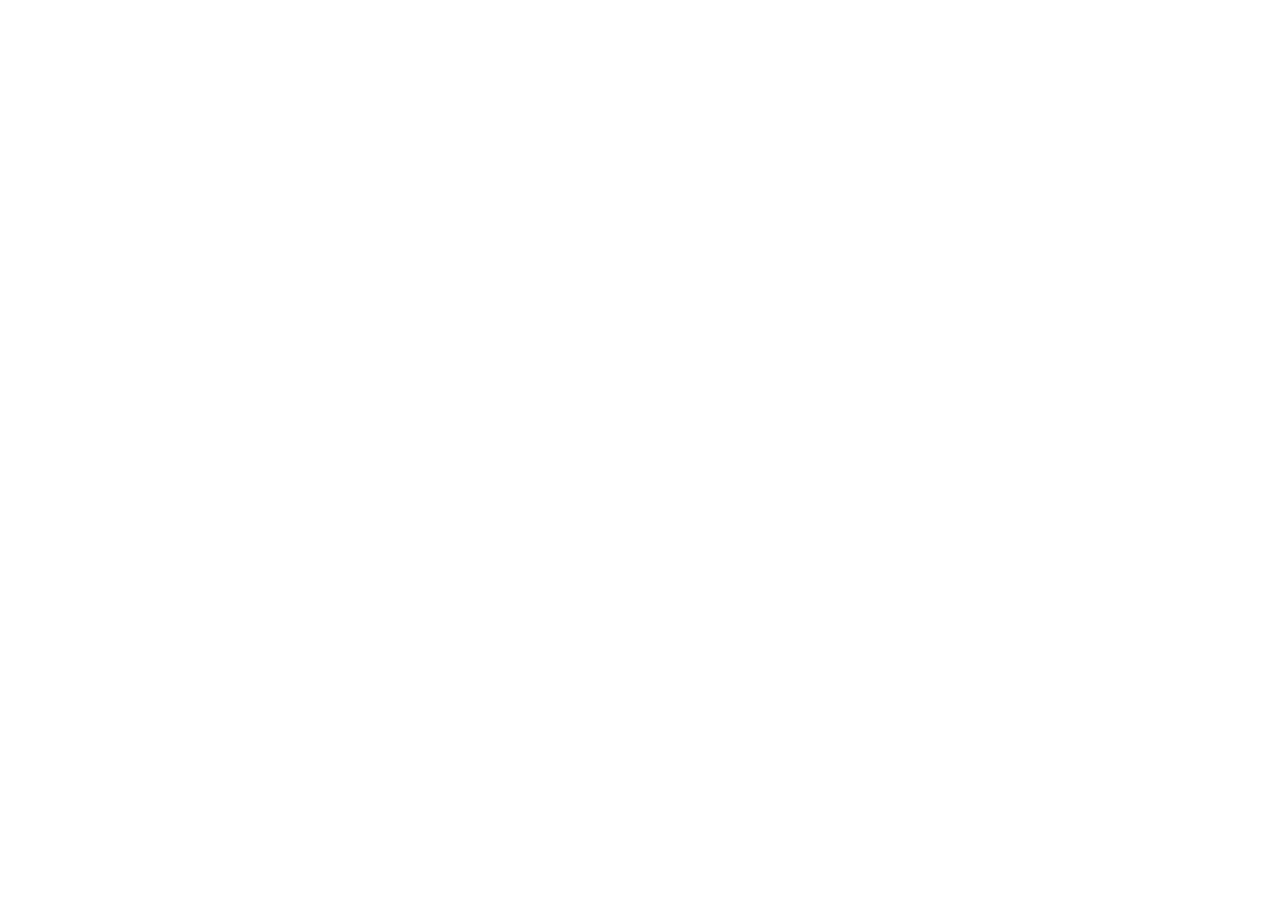
==== commit 7eb529e8: "init" ====
--- a/index.html
+++ b/index.html
@@ -1,411 +1,14 @@
 <!DOCTYPE html>
-<html lang="zh-CN">
+<html lang="en">
 <head>
-  <meta charset="UTF-8">
-<meta name="viewport" content="width=device-width, initial-scale=1, maximum-scale=2">
-<meta name="theme-color" content="#222">
-<meta name="generator" content="Hexo 4.2.1">
-  <link rel="apple-touch-icon" sizes="180x180" href="/images/apple-touch-icon-next.png">
-  <link rel="icon" type="image/png" sizes="32x32" href="/images/favicon-32x32-next.png">
-  <link rel="icon" type="image/png" sizes="16x16" href="/images/favicon-16x16-next.png">
-  <link rel="mask-icon" href="/images/logo.svg" color="#222">
-
-<link rel="stylesheet" href="/css/main.css">
-
-
-<link rel="stylesheet" href="/lib/font-awesome/css/all.min.css">
-
-<script id="hexo-configurations">
-    var NexT = window.NexT || {};
-    var CONFIG = {"hostname":"mrfzj.gitee.io","root":"/","scheme":"Gemini","version":"7.8.0","exturl":false,"sidebar":{"position":"left","display":"post","padding":18,"offset":12,"onmobile":false},"copycode":{"enable":false,"show_result":false,"style":null},"back2top":{"enable":true,"sidebar":false,"scrollpercent":false},"bookmark":{"enable":false,"color":"#222","save":"auto"},"fancybox":false,"mediumzoom":false,"lazyload":false,"pangu":false,"comments":{"style":"tabs","active":null,"storage":true,"lazyload":false,"nav":null},"algolia":{"hits":{"per_page":10},"labels":{"input_placeholder":"Search for Posts","hits_empty":"We didn't find any results for the search: ${query}","hits_stats":"${hits} results found in ${time} ms"}},"localsearch":{"enable":false,"trigger":"auto","top_n_per_article":1,"unescape":false,"preload":false},"motion":{"enable":true,"async":false,"transition":{"post_block":"fadeIn","post_header":"slideDownIn","post_body":"slideDownIn","coll_header":"slideLeftIn","sidebar":"slideUpIn"}}};
-  </script>
-
-  <meta name="description" content="远处的是风景，近处的是人生">
-<meta property="og:type" content="website">
-<meta property="og:title" content="Capricornus">
-<meta property="og:url" content="http://mrfzj.gitee.io/index.html">
-<meta property="og:site_name" content="Capricornus">
-<meta property="og:description" content="远处的是风景，近处的是人生">
-<meta property="og:locale" content="zh_CN">
-<meta property="article:author" content="Capricornus">
-<meta property="article:tag" content="capricornus">
-<meta name="twitter:card" content="summary">
-
-<link rel="canonical" href="http://mrfzj.gitee.io/">
-
-
-<script id="page-configurations">
-  // https://hexo.io/docs/variables.html
-  CONFIG.page = {
-    sidebar: "",
-    isHome : true,
-    isPost : false,
-    lang   : 'zh-CN'
-  };
-</script>
-
-  <title>Capricornus</title>
-  
-
-
-
-
-
-
-  <noscript>
-  <style>
-  .use-motion .brand,
-  .use-motion .menu-item,
-  .sidebar-inner,
-  .use-motion .post-block,
-  .use-motion .pagination,
-  .use-motion .comments,
-  .use-motion .post-header,
-  .use-motion .post-body,
-  .use-motion .collection-header { opacity: initial; }
-
-  .use-motion .site-title,
-  .use-motion .site-subtitle {
-    opacity: initial;
-    top: initial;
-  }
-
-  .use-motion .logo-line-before i { left: initial; }
-  .use-motion .logo-line-after i { right: initial; }
-  </style>
-</noscript>
-
+    <meta charset="UTF-8">
+    <link rel="icon" href="/favicon.ico"/>
+    <title>Capricornus</title>
+    <script type="text/javascript">
+        window.location.href = 'https://capricornus.notion.site/Capricornus-73f31a3db43b4453b0e47f507ee268a7?pvs=4';
+    </script>
 </head>
-
-<body itemscope itemtype="http://schema.org/WebPage">
-  <div class="container use-motion">
-    <div class="headband"></div>
-
-    <header class="header" itemscope itemtype="http://schema.org/WPHeader">
-      <div class="header-inner"><div class="site-brand-container">
-  <div class="site-nav-toggle">
-    <div class="toggle" aria-label="切换导航栏">
-      <span class="toggle-line toggle-line-first"></span>
-      <span class="toggle-line toggle-line-middle"></span>
-      <span class="toggle-line toggle-line-last"></span>
-    </div>
-  </div>
-
-  <div class="site-meta">
-
-    <a href="/" class="brand" rel="start">
-      <span class="logo-line-before"><i></i></span>
-      <h1 class="site-title">Capricornus</h1>
-      <span class="logo-line-after"><i></i></span>
-    </a>
-      <p class="site-subtitle" itemprop="description">Mr.Feng的个人博客</p>
-  </div>
-
-  <div class="site-nav-right">
-    <div class="toggle popup-trigger">
-    </div>
-  </div>
-</div>
-
-
-
-
-<nav class="site-nav">
-  <ul id="menu" class="main-menu menu">
-        <li class="menu-item menu-item-home">
-
-    <a href="/" rel="section"><i class="fa fa-home fa-fw"></i>首页</a>
-
-  </li>
-        <li class="menu-item menu-item-about">
-
-    <a href="/about/" rel="section"><i class="fa fa-user fa-fw"></i>关于</a>
-
-  </li>
-        <li class="menu-item menu-item-tags">
-
-    <a href="/tags/" rel="section"><i class="fa fa-tags fa-fw"></i>标签<span class="badge">1</span></a>
-
-  </li>
-        <li class="menu-item menu-item-categories">
-
-    <a href="/categories/" rel="section"><i class="fa fa-th fa-fw"></i>分类<span class="badge">1</span></a>
-
-  </li>
-        <li class="menu-item menu-item-archives">
-
-    <a href="/archives/" rel="section"><i class="fa fa-archive fa-fw"></i>归档<span class="badge">1</span></a>
-
-  </li>
-  </ul>
-</nav>
-
-
-
-
-</div>
-    </header>
-
-    
-  <div class="back-to-top">
-    <i class="fa fa-arrow-up"></i>
-    <span>0%</span>
-  </div>
-
-
-    <main class="main">
-      <div class="main-inner">
-        <div class="content-wrap">
-          
-
-          <div class="content index posts-expand">
-            
-      
-  
-  
-  <article itemscope itemtype="http://schema.org/Article" class="post-block" lang="zh-CN">
-    <link itemprop="mainEntityOfPage" href="http://mrfzj.gitee.io/2021/06/16/hello-world/">
-
-    <span hidden itemprop="author" itemscope itemtype="http://schema.org/Person">
-      <meta itemprop="image" content="/images/capricornus.png">
-      <meta itemprop="name" content="Capricornus">
-      <meta itemprop="description" content="远处的是风景，近处的是人生">
-    </span>
-
-    <span hidden itemprop="publisher" itemscope itemtype="http://schema.org/Organization">
-      <meta itemprop="name" content="Capricornus">
-    </span>
-      <header class="post-header">
-        <h2 class="post-title" itemprop="name headline">
-          
-            <a href="/2021/06/16/hello-world/" class="post-title-link" itemprop="url">Hello World</a>
-        </h2>
-
-        <div class="post-meta">
-            <span class="post-meta-item">
-              <span class="post-meta-item-icon">
-                <i class="far fa-calendar"></i>
-              </span>
-              <span class="post-meta-item-text">发表于</span>
-              
-
-              <time title="创建时间：2021-06-16 20:58:42 / 修改时间：21:37:11" itemprop="dateCreated datePublished" datetime="2021-06-16T20:58:42+08:00">2021-06-16</time>
-            </span>
-            <span class="post-meta-item">
-              <span class="post-meta-item-icon">
-                <i class="far fa-folder"></i>
-              </span>
-              <span class="post-meta-item-text">分类于</span>
-                <span itemprop="about" itemscope itemtype="http://schema.org/Thing">
-                  <a href="/categories/Hello-World/" itemprop="url" rel="index"><span itemprop="name">Hello World</span></a>
-                </span>
-            </span>
-
-          
-
-        </div>
-      </header>
-
-    
-    
-    
-    <div class="post-body" itemprop="articleBody">
-
-      
-          <p>Welcome to <a href="https://hexo.io/" target="_blank" rel="noopener">Hexo</a>! This is your very first post. Check <a href="https://hexo.io/docs/" target="_blank" rel="noopener">documentation</a> for more info. If you get any problems when using Hexo, you can find the answer in <a href="https://hexo.io/docs/troubleshooting.html" target="_blank" rel="noopener">troubleshooting</a> or you can ask me on <a href="https://github.com/hexojs/hexo/issues" target="_blank" rel="noopener">GitHub</a>.</p>
-<h2 id="Quick-Start"><a href="#Quick-Start" class="headerlink" title="Quick Start"></a>Quick Start</h2><h3 id="Create-a-new-post"><a href="#Create-a-new-post" class="headerlink" title="Create a new post"></a>Create a new post</h3><figure class="highlight bash"><table><tr><td class="gutter"><pre><span class="line">1</span><br></pre></td><td class="code"><pre><span class="line">$ hexo new <span class="string">"My New Post"</span></span><br></pre></td></tr></table></figure>
-
-<p>More info: <a href="https://hexo.io/docs/writing.html" target="_blank" rel="noopener">Writing</a></p>
-<h3 id="Run-server"><a href="#Run-server" class="headerlink" title="Run server"></a>Run server</h3><figure class="highlight bash"><table><tr><td class="gutter"><pre><span class="line">1</span><br></pre></td><td class="code"><pre><span class="line">$ hexo server</span><br></pre></td></tr></table></figure>
-
-<p>More info: <a href="https://hexo.io/docs/server.html" target="_blank" rel="noopener">Server</a></p>
-<h3 id="Generate-static-files"><a href="#Generate-static-files" class="headerlink" title="Generate static files"></a>Generate static files</h3><figure class="highlight bash"><table><tr><td class="gutter"><pre><span class="line">1</span><br></pre></td><td class="code"><pre><span class="line">$ hexo generate</span><br></pre></td></tr></table></figure>
-
-<p>More info: <a href="https://hexo.io/docs/generating.html" target="_blank" rel="noopener">Generating</a></p>
-<h3 id="Deploy-to-remote-sites"><a href="#Deploy-to-remote-sites" class="headerlink" title="Deploy to remote sites"></a>Deploy to remote sites</h3><figure class="highlight bash"><table><tr><td class="gutter"><pre><span class="line">1</span><br></pre></td><td class="code"><pre><span class="line">$ hexo deploy</span><br></pre></td></tr></table></figure>
-
-<p>More info: <a href="https://hexo.io/docs/one-command-deployment.html" target="_blank" rel="noopener">Deployment</a></p>
-
-      
-    </div>
-
-    
-    
-    
-      <footer class="post-footer">
-        <div class="post-eof"></div>
-      </footer>
-  </article>
-  
-  
-  
-
-
-  
-
-
-
-          </div>
-          
-
-<script>
-  window.addEventListener('tabs:register', () => {
-    let { activeClass } = CONFIG.comments;
-    if (CONFIG.comments.storage) {
-      activeClass = localStorage.getItem('comments_active') || activeClass;
-    }
-    if (activeClass) {
-      let activeTab = document.querySelector(`a[href="#comment-${activeClass}"]`);
-      if (activeTab) {
-        activeTab.click();
-      }
-    }
-  });
-  if (CONFIG.comments.storage) {
-    window.addEventListener('tabs:click', event => {
-      if (!event.target.matches('.tabs-comment .tab-content .tab-pane')) return;
-      let commentClass = event.target.classList[1];
-      localStorage.setItem('comments_active', commentClass);
-    });
-  }
-</script>
-
-        </div>
-          
-  
-  <div class="toggle sidebar-toggle">
-    <span class="toggle-line toggle-line-first"></span>
-    <span class="toggle-line toggle-line-middle"></span>
-    <span class="toggle-line toggle-line-last"></span>
-  </div>
-
-  <aside class="sidebar">
-    <div class="sidebar-inner">
-
-      <ul class="sidebar-nav motion-element">
-        <li class="sidebar-nav-toc">
-          文章目录
-        </li>
-        <li class="sidebar-nav-overview">
-          站点概览
-        </li>
-      </ul>
-
-      <!--noindex-->
-      <div class="post-toc-wrap sidebar-panel">
-      </div>
-      <!--/noindex-->
-
-      <div class="site-overview-wrap sidebar-panel">
-        <div class="site-author motion-element" itemprop="author" itemscope itemtype="http://schema.org/Person">
-    <img class="site-author-image" itemprop="image" alt="Capricornus"
-      src="/images/capricornus.png">
-  <p class="site-author-name" itemprop="name">Capricornus</p>
-  <div class="site-description" itemprop="description">远处的是风景，近处的是人生</div>
-</div>
-<div class="site-state-wrap motion-element">
-  <nav class="site-state">
-      <div class="site-state-item site-state-posts">
-          <a href="/archives/">
-        
-          <span class="site-state-item-count">1</span>
-          <span class="site-state-item-name">日志</span>
-        </a>
-      </div>
-      <div class="site-state-item site-state-categories">
-        <span class="site-state-item-count">1</span>
-        <span class="site-state-item-name">分类</span>
-      </div>
-      <div class="site-state-item site-state-tags">
-        <span class="site-state-item-count">1</span>
-        <span class="site-state-item-name">标签</span>
-      </div>
-  </nav>
-</div>
-
-
-
-      </div>
-
-    </div>
-  </aside>
-  <div id="sidebar-dimmer"></div>
-
-
-      </div>
-    </main>
-
-    <footer class="footer">
-      <div class="footer-inner">
-        
-
-        
-
-<div class="copyright">
-  
-  &copy; 
-  <span itemprop="copyrightYear">2021</span>
-  <span class="with-love">
-    <i class="fa fa-heart"></i>
-  </span>
-  <span class="author" itemprop="copyrightHolder">Capricornus</span>
-</div>
-  <div class="powered-by">由 <a href="https://hexo.io/" class="theme-link" rel="noopener" target="_blank">Hexo</a> & <a href="https://theme-next.org/" class="theme-link" rel="noopener" target="_blank">NexT.Gemini</a> 强力驱动
-  </div>
-
-        
-
-
-
-
-
-
-
-
-      </div>
-    </footer>
-  </div>
-
-  
-  <script size="300" alpha="0.6" zIndex="-1" src="/lib/canvas-ribbon/canvas-ribbon.js"></script>
-  <script src="/lib/anime.min.js"></script>
-  <script src="/lib/velocity/velocity.min.js"></script>
-  <script src="/lib/velocity/velocity.ui.min.js"></script>
-
-<script src="/js/utils.js"></script>
-
-<script src="/js/motion.js"></script>
-
-
-<script src="/js/schemes/pisces.js"></script>
-
-
-<script src="/js/next-boot.js"></script>
-
-
-  <script defer src="/lib/three/three.min.js"></script>
-    <script defer src="/lib/three/canvas_lines.min.js"></script>
-
-
-  
-
-
-
-
-
-
-
-
-
-
-
-
-
-
-
-  
-
-  
+<body>
 
 </body>
 </html>
